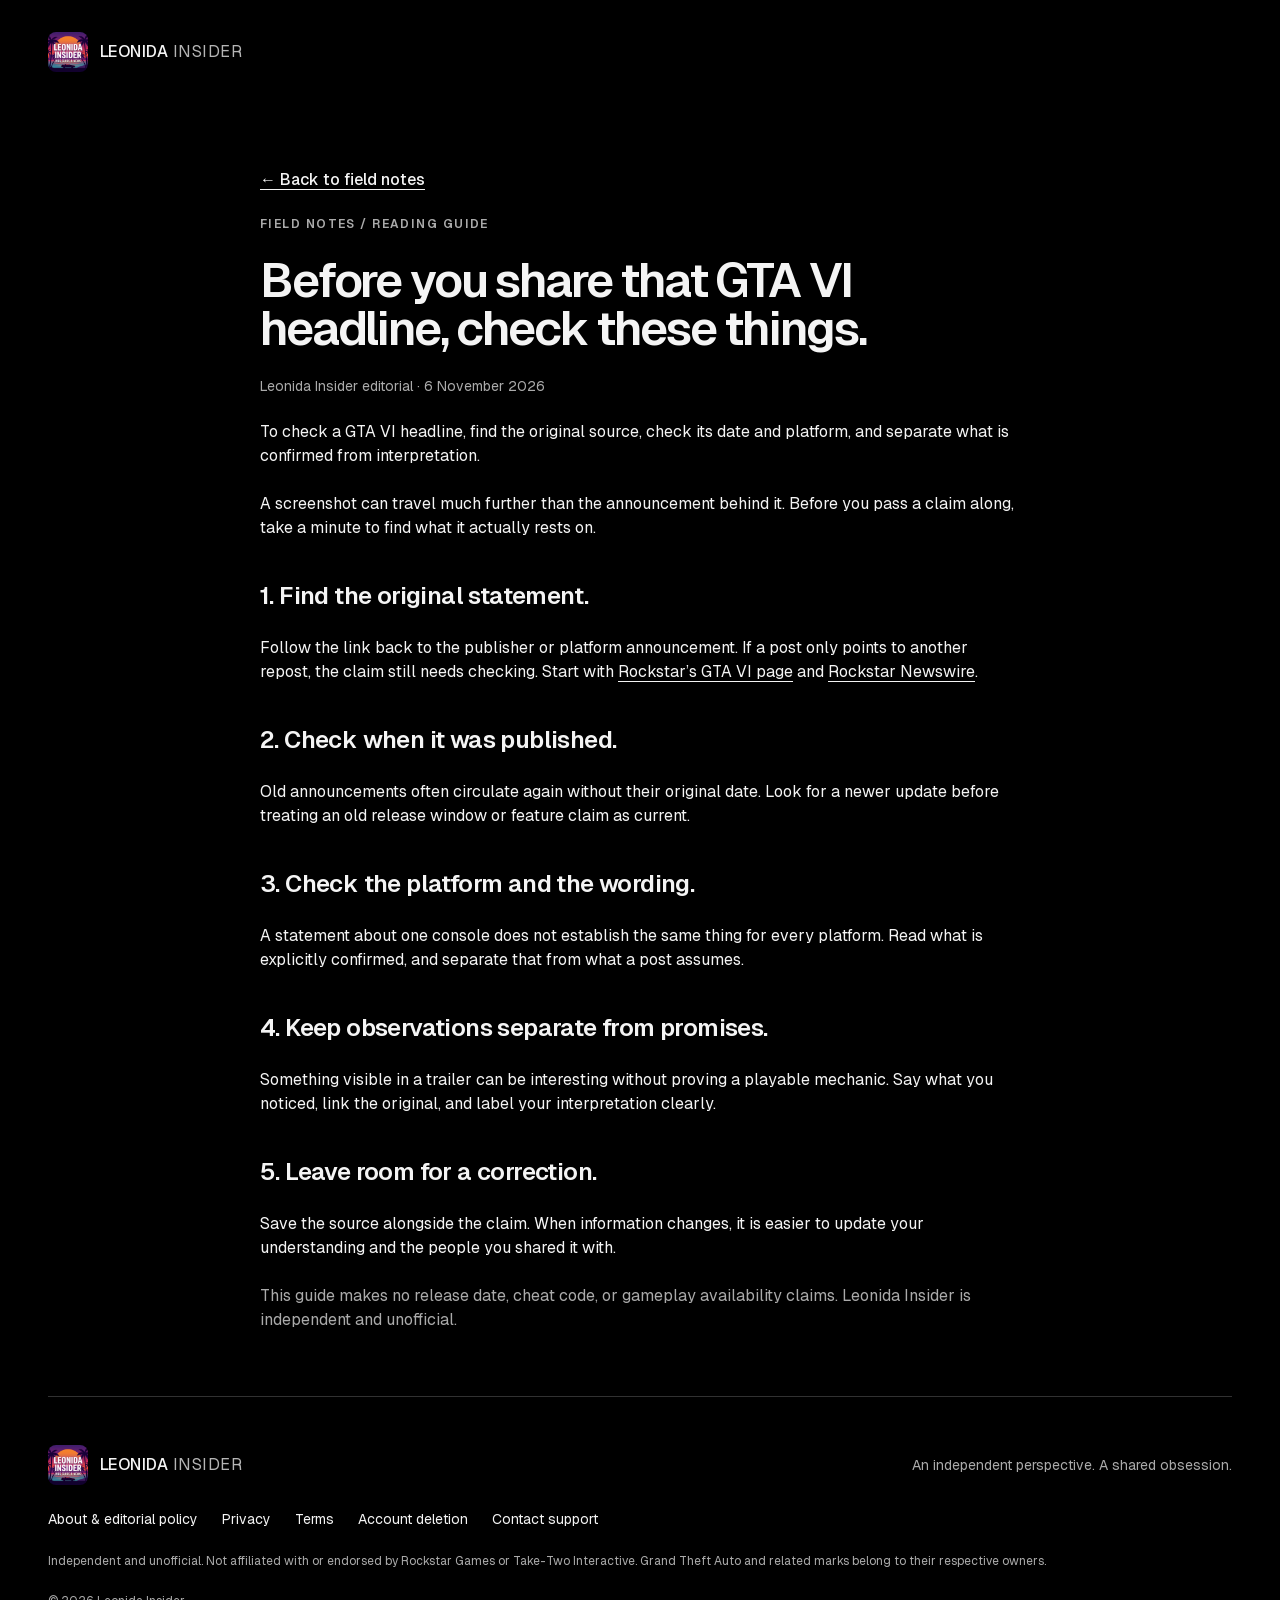
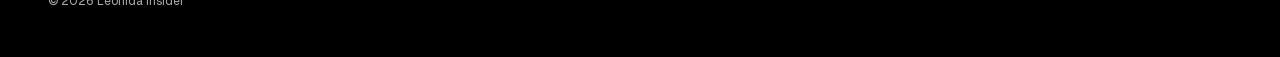
==== reading-announcements.html @ ceb1dcfd "Build Leonida Insider website with verified static SEO export" ====
<!doctype html><html lang="en"><head><meta charset="utf-8"><meta name="viewport" content="width=device-width,initial-scale=1"><meta name="theme-color" content="#000000"><meta name="robots" content="noindex, nofollow"><title>How to check GTA VI headlines | Leonida Insider</title><meta name="description" content="Check the source, date, platform, and wording before sharing a GTA VI headline. An original reading guide from Leonida Insider."><meta property="og:type" content="website"><meta property="og:title" content="How to check GTA VI headlines | Leonida Insider"><meta property="og:description" content="Check the source, date, platform, and wording before sharing a GTA VI headline. An original reading guide from Leonida Insider."><meta property="og:image" content="assets/social-card.png"><meta name="twitter:card" content="summary_large_image"><meta property="og:image:width" content="1200"><meta property="og:image:height" content="630"><meta property="og:image:alt" content="Leonida Insider: GTA VI news, original context and saved reading"><meta name="twitter:image:alt" content="Leonida Insider: GTA VI news, original context and saved reading"><link rel="icon" href="assets/app-icon.png"><link rel="preload" href="assets/geist-latin.woff2" as="font" type="font/woff2" crossorigin><link rel="stylesheet" href="styles.css"><script src="script.js" defer></script></head><body><a class="skip" href="#main">Skip to content</a><header class="article-header wrap"><a class="brand title-3" href="./" aria-label="Leonida Insider home"><img src="assets/app-icon.png" width="40" height="40" alt=""><span>LEONIDA<span class="brand-light"> INSIDER</span></span></a></header><main id="main" class="article wrap"><a href="./#journal" class="title-3">← Back to field notes</a><p class="eyebrow caption-3">FIELD NOTES / READING GUIDE</p><h1 class="heading-2">Before you share that GTA VI headline, check these things.</h1><p class="caption-2 muted">Leonida Insider editorial · <time datetime="2026-11-06">6 November 2026</time></p><p class="body-3">To check a GTA VI headline, find the original source, check its date and platform, and separate what is confirmed from interpretation.</p><p class="body-3">A screenshot can travel much further than the announcement behind it. Before you pass a claim along, take a minute to find what it actually rests on.</p><h2 class="heading-5">1. Find the original statement.</h2><p class="body-3">Follow the link back to the publisher or platform announcement. If a post only points to another repost, the claim still needs checking. Start with <a href="https://www.rockstargames.com/VI">Rockstar’s GTA VI page</a> and <a href="https://www.rockstargames.com/newswire">Rockstar Newswire</a>.</p><h2 class="heading-5">2. Check when it was published.</h2><p class="body-3">Old announcements often circulate again without their original date. Look for a newer update before treating an old release window or feature claim as current.</p><h2 class="heading-5">3. Check the platform and the wording.</h2><p class="body-3">A statement about one console does not establish the same thing for every platform. Read what is explicitly confirmed, and separate that from what a post assumes.</p><h2 class="heading-5">4. Keep observations separate from promises.</h2><p class="body-3">Something visible in a trailer can be interesting without proving a playable mechanic. Say what you noticed, link the original, and label your interpretation clearly.</p><h2 class="heading-5">5. Leave room for a correction.</h2><p class="body-3">Save the source alongside the claim. When information changes, it is easier to update your understanding and the people you shared it with.</p><p class="body-3 muted">This guide makes no release date, cheat code, or gameplay availability claims. Leonida Insider is independent and unofficial.</p></main><footer class="wrap"><div class="footer-top"><a class="brand title-3" href="./" aria-label="Leonida Insider home"><img src="assets/app-icon.png" width="40" height="40" alt=""><span>LEONIDA<span class="brand-light"> INSIDER</span></span></a><p class="caption-2">An independent perspective. A shared obsession.</p></div><div class="footer-links caption-2"><a href="about.html">About &amp; editorial policy</a><a href="privacy.html">Privacy</a><a href="terms.html">Terms</a><a href="https://leonida-insider-api.onrender.com/account-deletion">Account deletion</a><a href="mailto:cybernerd404notfound@gmail.com">Contact support</a></div><p class="caption-5 muted">Independent and unofficial. Not affiliated with or endorsed by Rockstar Games or Take-Two Interactive. Grand Theft Auto and related marks belong to their respective owners.</p><p class="caption-5 muted">© 2026 Leonida Insider</p></footer></body></html>
---- styles.css ----
@font-face{font-family:Geist;src:url('assets/geist-latin.woff2') format('woff2');font-style:normal;font-weight:100 900;font-display:swap}*{box-sizing:border-box}html{scroll-behavior:smooth;scroll-padding-top:96px}body{margin:0;background:#000;color:#f4f4f4;font-family:Geist,sans-serif}a{color:inherit;text-decoration:none}button{font:inherit}img{max-width:100%;display:block}p,h1,h2,h3,figure{margin:0}p{ text-wrap:pretty}h1,h2,h3{text-wrap:balance}a,button,summary{ -webkit-tap-highlight-color:transparent}a:focus-visible,button:focus-visible,summary:focus-visible{outline:2px solid #00e5ff;outline-offset:4px}button,a,summary{touch-action:manipulation}::selection{background:#ff2a85;color:#000}.heading-1{font-size:60px;line-height:60px;font-weight:600;letter-spacing:-.055em}.heading-2{font-size:48px;line-height:48px;font-weight:600;letter-spacing:-.045em}.heading-4{font-size:30px;line-height:36px;font-weight:600;letter-spacing:-.035em}.heading-5{font-size:24px;line-height:32px;font-weight:600;letter-spacing:-.025em}.title-1{font-size:20px;line-height:28px;font-weight:500}.title-3{font-size:16px;line-height:24px;font-weight:500}.title-4{font-size:14px;line-height:20px;font-weight:500}.body-3{font-size:16px;line-height:24px;font-weight:400}.button-md{font-size:16px;line-height:24px;font-weight:600}.button-sm{font-size:14px;line-height:20px;font-weight:600}.caption-2{font-size:14px;line-height:20px;font-weight:400}.caption-3{font-size:12px;line-height:16px;font-weight:600}.caption-5{font-size:12px;line-height:16px;font-weight:400}.wrap{width:min(1200px,100% - 96px);margin-inline:auto}.muted{color:#aaa}.pink{color:#ff68a6}.cyan{color:#00e5ff}.eyebrow{letter-spacing:.12em;color:#aaa}.status-dot{display:inline-block;width:8px;height:8px;border-radius:9999px;background:#00e5ff;margin-right:8px}.skip{position:fixed;top:8px;left:16px;z-index:100;transform:translateY(-160%);padding:12px 16px;background:#00e5ff;color:#000;border-radius:8px}.skip:focus{transform:translateY(0)}.site-header{position:fixed;top:16px;left:50%;transform:translateX(-50%);width:min(1200px,100% - 48px);z-index:30;background:rgba(24,24,24,.88);backdrop-filter:blur(24px);border:1px solid #313131;border-radius:16px}.nav-inner{display:flex;align-items:center;justify-content:space-between;gap:24px;padding:12px 16px}.brand{display:flex;align-items:center;gap:12px;letter-spacing:.03em;white-space:nowrap}.brand img{border-radius:8px}.brand-light{font-weight:400;color:#b5b5b5}.site-header nav{display:flex;gap:32px}.site-header nav a{color:#aaa;transition:color 300ms cubic-bezier(.22,1,.36,1)}.site-header nav a:hover,.site-header nav a[aria-current]{color:#fff}.nav-download{display:flex;align-items:center;gap:24px;background:#f4f4f4;color:#000;padding:8px 12px;border-radius:8px;transition:background 300ms cubic-bezier(.22,1,.36,1),transform 300ms cubic-bezier(.22,1,.36,1)}.nav-download:hover{background:#00e5ff}.nav-download:active,.store:active{transform:scale(.98)}.menu-toggle{display:none}.hero{display:grid;grid-template-columns:1.05fr 1fr;gap:48px;align-items:center;padding-top:160px;padding-bottom:64px;min-height:800px}.hero-copy{position:relative;z-index:2}.hero h1{margin:24px 0;max-width:680px;background:linear-gradient(to right,#fff,#9b9b9b);background-clip:text;-webkit-background-clip:text;color:transparent}.hero-description{color:#aaa;max-width:480px}.download-actions{display:flex;align-items:center;flex-wrap:wrap;gap:24px;margin-top:32px}.store{display:inline-flex;align-items:center;justify-content:center;gap:12px;border-radius:8px;padding:8px 12px;min-height:48px;color:#000;background:#ff68a6;transition:transform 500ms cubic-bezier(.22,1,.36,1),background 300ms cubic-bezier(.22,1,.36,1)}.store:hover{background:#ff8fbd;transform:translateY(-2px)}.play-icon{font-size:24px;line-height:32px}.ios{display:flex;align-items:center;gap:8px;color:#aaa}.hero-note{margin-top:16px}.hero-proof{display:flex;flex-wrap:wrap;gap:16px;margin-top:64px;color:#b5b5b5}.hero-proof span:before{content:'✓';color:#00e5ff;margin-right:8px}.ticker{border-block:1px solid #313131;background:#181818}.ticker>div{display:flex;justify-content:space-between;align-items:center;gap:24px;padding-block:24px;letter-spacing:.08em;color:#ccc}.section{padding-block:96px}.section-intro{display:grid;grid-template-columns:1fr 1fr;gap:24px;align-items:end}.section-intro .eyebrow{grid-column:1/-1}.section-intro>.body-3{justify-self:end;max-width:360px}.benefit-grid{display:grid;grid-template-columns:repeat(3,1fr);gap:16px;margin-top:48px}.feature-card{padding:32px;background:#181818;border:1px solid #313131;border-radius:16px;position:relative;min-height:320px;overflow:hidden}.feature-number{display:block;margin-bottom:32px;letter-spacing:.1em}.feature-card h3{margin-bottom:16px}.feature-symbol{display:block;font-size:48px;line-height:48px;margin-top:24px;font-weight:400}.walkthrough{display:grid;grid-template-columns:1fr 1fr;gap:96px;align-items:center}.saved-visual{background:#181818;border:1px solid #313131;border-radius:16px;padding:40px;display:flex;align-items:center;flex-direction:column;gap:24px;overflow:hidden}.saved-visual img{width:100%;height:auto}.walkthrough h2{margin-top:24px}.steps{padding:0;list-style:none;display:grid;gap:32px;margin:40px 0 0}.steps li{display:flex;gap:24px;align-items:flex-start}.step-num{border:1px solid #313131;color:#00e5ff;border-radius:8px;padding:8px}.steps p{margin-top:8px}.tagline-section{border-block:1px solid #313131}.tagline{margin-top:32px;max-width:680px}.tagline-word{display:inline-block;color:#fff;opacity:.3;transition:opacity 500ms cubic-bezier(.22,1,.36,1)}.tagline-word.lit{opacity:1}.journal-head{display:flex;justify-content:space-between;align-items:end;gap:32px}.journal-head h2{margin-top:24px}.journal-card{display:grid;grid-template-columns:1fr 1fr;border:1px solid #313131;border-radius:16px;overflow:hidden;margin-top:48px;background:#181818;transition:background 300ms cubic-bezier(.22,1,.36,1)}.journal-card:hover{background:#1f1f1f}.journal-art{padding:32px;background:#1f1f1f;display:flex;flex-direction:column;gap:32px;justify-content:space-between}.journal-art strong{font-size:60px;line-height:60px;letter-spacing:-.055em;font-weight:600}.journal-art>.caption-3{color:#aaa;letter-spacing:.1em}.journal-copy{padding:48px;display:flex;flex-direction:column;gap:24px;justify-content:center}.journal-copy>.title-3{color:#ff68a6}.faq-section{display:grid;grid-template-columns:1fr 1.5fr;gap:96px}.faq-section h2{margin:24px 0}.faqs{display:grid;align-content:start;gap:8px}details{border:1px solid #313131;border-radius:8px;background:#181818}summary{cursor:pointer;padding:24px;list-style:none;display:flex;justify-content:space-between;gap:16px}summary::-webkit-details-marker{display:none}summary:after{content:'+';color:#ff68a6}details[open] summary:after{content:'−'}details p{padding:0 24px 24px}details:hover{background:#1f1f1f}.final-cta{text-align:center;padding:64px 32px;background:#181818;border:1px solid #313131;border-radius:16px}.final-cta h2{margin:24px 0}.final-cta .download-actions{justify-content:center;margin-bottom:24px}footer{padding-block:48px;border-top:1px solid #313131;display:grid;gap:24px}.footer-top{display:flex;align-items:center;justify-content:space-between;gap:24px}.footer-top p{color:#aaa}.footer-links{display:flex;gap:24px;flex-wrap:wrap}.footer-links a:hover,.article a:hover{color:#00e5ff}.mobile-menu[hidden]{display:none}.mobile-menu{position:fixed;inset:96px 0 0;z-index:25;background:rgba(0,0,0,.97);backdrop-filter:blur(24px);padding:48px 24px;display:flex;flex-direction:column;gap:32px}.mobile-menu a{font-size:30px;line-height:36px;font-weight:600;animation:menu-in 500ms cubic-bezier(.22,1,.36,1) both}.mobile-menu a:nth-child(2){animation-delay:60ms}.mobile-menu a:nth-child(3){animation-delay:120ms}.mobile-menu a:nth-child(4){animation-delay:180ms}.article-header{padding-block:32px}.article{max-width:760px;padding-block:64px;display:grid;gap:24px;min-height:65vh}.article a:not(.store){text-decoration:underline;text-underline-offset:4px}.article h2{margin-top:16px}.reveal-ready{opacity:0;transform:translateY(32px);transition:opacity 700ms cubic-bezier(.22,1,.36,1),transform 700ms cubic-bezier(.22,1,.36,1)}.reveal-ready.visible{opacity:1;transform:translateY(0)}@keyframes menu-in{from{opacity:0;transform:translateY(24px)}to{opacity:1;transform:translateY(0)}}
@media(min-width:1400px){.hero{min-height:880px}}@media(max-width:1000px){.wrap{width:calc(100% - 48px)}.hero{gap:24px}.walkthrough,.faq-section{gap:48px}.feature-card{padding:24px}.journal-copy{padding:32px}.site-header nav{gap:16px}.brand{gap:8px}.ticker>div{flex-wrap:wrap;justify-content:center}.ticker>div>span:last-child{display:none}}@media(max-width:760px){.heading-1{font-size:48px;line-height:48px}.heading-2{font-size:36px;line-height:40px}.wrap{width:calc(100% - 48px)}.site-header{width:calc(100% - 32px)}.nav-inner{gap:12px}.brand{font-size:14px;line-height:20px;letter-spacing:0}.brand img{width:32px;height:32px}.site-header nav,.nav-download{display:none}.menu-toggle{display:flex;flex-direction:column;gap:8px;width:48px;height:48px;justify-content:center;align-items:center;background:transparent;border:1px solid #313131;border-radius:8px;color:white}.menu-toggle span{width:16px;height:2px;background:#eee;transition:transform 500ms cubic-bezier(.22,1,.36,1)}.menu-toggle[aria-expanded=true] span:first-child{transform:translateY(5px) rotate(45deg)}.menu-toggle[aria-expanded=true] span:last-child{transform:translateY(-5px) rotate(-45deg)}.hero{grid-template-columns:1fr;padding-top:144px;padding-bottom:48px;gap:48px;min-height:0}.hero h1{margin:24px 0}.hero-description{max-width:480px}.hero .download-actions{margin-top:24px;gap:16px}.hero-proof{margin-top:32px;gap:12px}.ticker>div{gap:16px;padding-block:16px;font-size:12px;line-height:16px}.ticker>div>span:nth-child(n+5){display:none}.section{padding-block:64px}.section-intro,.benefit-grid,.walkthrough,.journal-card,.faq-section{grid-template-columns:1fr}.section-intro>.body-3{justify-self:start}.benefit-grid{gap:16px;margin-top:32px}.feature-card{min-height:0}.feature-number{margin-bottom:24px}.feature-symbol{margin-top:16px}.walkthrough{gap:40px}.walkthrough>div{grid-row:1}.saved-visual{padding:32px 16px}.tagline{font-size:36px;line-height:40px}.journal-head{display:block}.journal-head>p{margin-top:24px}.journal-card{margin-top:32px}.journal-art{padding:24px}.journal-art strong{font-size:48px;line-height:48px}.journal-copy{padding:24px}.faq-section{gap:32px}summary{padding:16px}details p{padding:0 16px 16px}.final-cta{padding:48px 24px}.final-cta .heading-1{font-size:36px;line-height:40px}.final-cta .download-actions{gap:16px}.footer-top{align-items:flex-start;flex-direction:column}.footer-links{gap:16px}.article{padding-top:32px}.article h1{font-size:36px;line-height:40px}}@media(prefers-reduced-motion:reduce){html{scroll-behavior:auto}*,*:before,*:after{animation:none!important;transition:none!important}.reveal-ready{opacity:1;transform:none}.tagline-word{opacity:1}.store:hover{transform:none}}
/* Contain decorative orbit paint without clipping the device or focus rings. */

@media(min-width:761px) and (max-width:1000px){.hero .heading-1{font-size:48px;line-height:48px}}
@media(min-width:1001px){}
@media(min-width:761px) and (max-width:1000px){}
.benefit-grid{grid-template-columns:repeat(2,1fr)}.feature-disclosure{margin-top:24px}.articles-index-link{display:flex;gap:24px;align-items:center;margin-top:24px}.articles-index-link a{white-space:nowrap;flex-shrink:0}.articles-index-link p{max-width:480px}
@media(max-width:760px){.benefit-grid{grid-template-columns:1fr}.articles-index-link{align-items:flex-start;flex-direction:column}}
.article .feature-card{display:grid;gap:16px}.article .feature-card h2{margin:0}
.community-description{margin-top:24px;max-width:480px}

/* Upright iPhone hardware frame; the screenshot stays unmodified and fully visible. */
.hero-art{position:relative;min-height:0;display:flex;flex-direction:column;align-items:center;justify-content:center;gap:24px;padding:24px 12px;isolation:auto;overflow:visible}
.hero-art figcaption{position:static;text-align:center;max-width:100%}
.iphone-device{position:relative;width:296px;max-width:100%;padding:8px;background:#181818;border:2px solid #747474;border-radius:48px;box-shadow:0 0 0 1px #313131,0 24px 48px rgba(0,0,0,.4);transform:none;flex-shrink:0}
.device-screen{position:relative;overflow:hidden;border-radius:40px;background:#000}
.device-screen img{display:block;width:100%;height:auto;max-height:none;object-fit:contain}
.dynamic-island{position:absolute;top:12px;left:50%;transform:translateX(-50%);width:32%;height:24px;background:#000;border-radius:9999px;pointer-events:none}
.device-buttons:before,.device-buttons:after,.iphone-device:after{content:"";position:absolute;width:2px;background:#747474;border-radius:2px}
.device-buttons:before{left:-4px;top:112px;height:24px}
.device-buttons:after{left:-4px;top:160px;height:48px}
.iphone-device:after{right:-4px;top:176px;height:64px}
.saved-visual{background:transparent;border:0;overflow:visible;padding:24px 12px;gap:24px}
@media(min-width:761px) and (max-width:1000px){.hero-art .iphone-device{width:264px}.hero{gap:32px}}
@media(max-width:760px){.hero-art{min-height:0;padding:12px;gap:24px}.iphone-device{width:264px;border-radius:40px}.device-screen{border-radius:32px}.dynamic-island{top:8px;height:24px}.saved-visual{padding:12px;overflow:visible}.hero{gap:32px}}

.roadmap-grid{display:grid;grid-template-columns:repeat(3,1fr);gap:24px;margin-top:40px}.roadmap-card{padding:24px;background:#181818;border:1px solid #313131;border-radius:16px;display:flex;flex-direction:column;gap:16px}.roadmap-section .caption-3{letter-spacing:.06em}@media(max-width:760px){.roadmap-grid{grid-template-columns:1fr}}
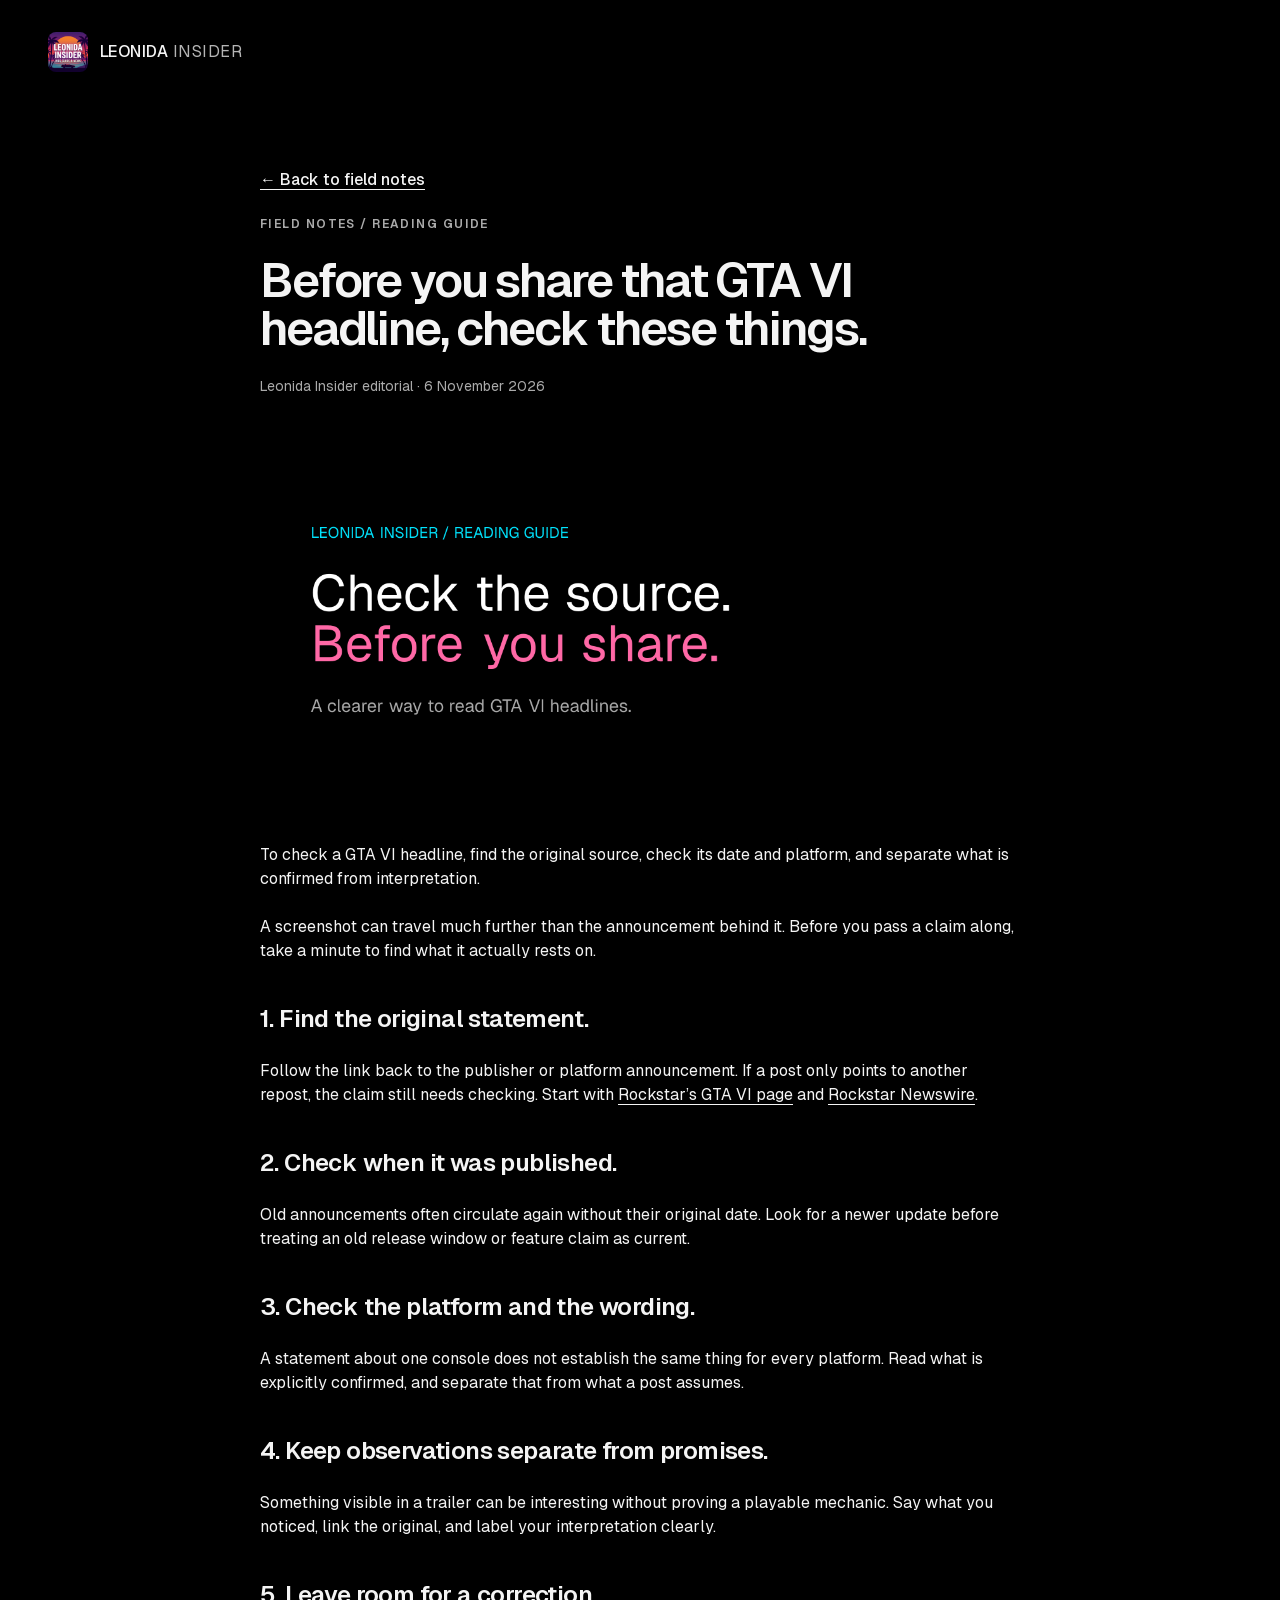
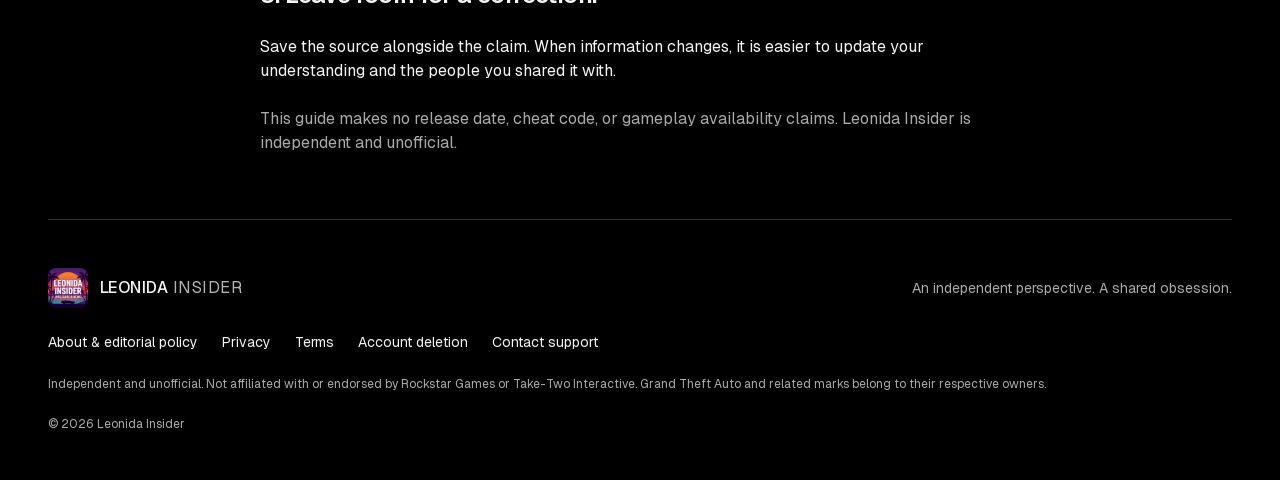
==== commit 92ff4111: "Complete article search metadata with verified datetime and original cover" ====
--- a/reading-announcements.html
+++ b/reading-announcements.html
@@ -1 +1 @@
-<!doctype html><html lang="en"><head><meta charset="utf-8"><meta name="viewport" content="width=device-width,initial-scale=1"><meta name="theme-color" content="#000000"><meta name="robots" content="noindex, nofollow"><title>How to check GTA VI headlines | Leonida Insider</title><meta name="description" content="Check the source, date, platform, and wording before sharing a GTA VI headline. An original reading guide from Leonida Insider."><meta property="og:type" content="website"><meta property="og:title" content="How to check GTA VI headlines | Leonida Insider"><meta property="og:description" content="Check the source, date, platform, and wording before sharing a GTA VI headline. An original reading guide from Leonida Insider."><meta property="og:image" content="assets/social-card.png"><meta name="twitter:card" content="summary_large_image"><meta property="og:image:width" content="1200"><meta property="og:image:height" content="630"><meta property="og:image:alt" content="Leonida Insider: GTA VI news, original context and saved reading"><meta name="twitter:image:alt" content="Leonida Insider: GTA VI news, original context and saved reading"><link rel="icon" href="assets/app-icon.png"><link rel="preload" href="assets/geist-latin.woff2" as="font" type="font/woff2" crossorigin><link rel="stylesheet" href="styles.css"><script src="script.js" defer></script></head><body><a class="skip" href="#main">Skip to content</a><header class="article-header wrap"><a class="brand title-3" href="./" aria-label="Leonida Insider home"><img src="assets/app-icon.png" width="40" height="40" alt=""><span>LEONIDA<span class="brand-light"> INSIDER</span></span></a></header><main id="main" class="article wrap"><a href="./#journal" class="title-3">← Back to field notes</a><p class="eyebrow caption-3">FIELD NOTES / READING GUIDE</p><h1 class="heading-2">Before you share that GTA VI headline, check these things.</h1><p class="caption-2 muted">Leonida Insider editorial · <time datetime="2026-11-06">6 November 2026</time></p><p class="body-3">To check a GTA VI headline, find the original source, check its date and platform, and separate what is confirmed from interpretation.</p><p class="body-3">A screenshot can travel much further than the announcement behind it. Before you pass a claim along, take a minute to find what it actually rests on.</p><h2 class="heading-5">1. Find the original statement.</h2><p class="body-3">Follow the link back to the publisher or platform announcement. If a post only points to another repost, the claim still needs checking. Start with <a href="https://www.rockstargames.com/VI">Rockstar’s GTA VI page</a> and <a href="https://www.rockstargames.com/newswire">Rockstar Newswire</a>.</p><h2 class="heading-5">2. Check when it was published.</h2><p class="body-3">Old announcements often circulate again without their original date. Look for a newer update before treating an old release window or feature claim as current.</p><h2 class="heading-5">3. Check the platform and the wording.</h2><p class="body-3">A statement about one console does not establish the same thing for every platform. Read what is explicitly confirmed, and separate that from what a post assumes.</p><h2 class="heading-5">4. Keep observations separate from promises.</h2><p class="body-3">Something visible in a trailer can be interesting without proving a playable mechanic. Say what you noticed, link the original, and label your interpretation clearly.</p><h2 class="heading-5">5. Leave room for a correction.</h2><p class="body-3">Save the source alongside the claim. When information changes, it is easier to update your understanding and the people you shared it with.</p><p class="body-3 muted">This guide makes no release date, cheat code, or gameplay availability claims. Leonida Insider is independent and unofficial.</p></main><footer class="wrap"><div class="footer-top"><a class="brand title-3" href="./" aria-label="Leonida Insider home"><img src="assets/app-icon.png" width="40" height="40" alt=""><span>LEONIDA<span class="brand-light"> INSIDER</span></span></a><p class="caption-2">An independent perspective. A shared obsession.</p></div><div class="footer-links caption-2"><a href="about.html">About &amp; editorial policy</a><a href="privacy.html">Privacy</a><a href="terms.html">Terms</a><a href="https://leonida-insider-api.onrender.com/account-deletion">Account deletion</a><a href="mailto:cybernerd404notfound@gmail.com">Contact support</a></div><p class="caption-5 muted">Independent and unofficial. Not affiliated with or endorsed by Rockstar Games or Take-Two Interactive. Grand Theft Auto and related marks belong to their respective owners.</p><p class="caption-5 muted">© 2026 Leonida Insider</p></footer></body></html>+<!doctype html><html lang="en"><head><meta charset="utf-8"><meta name="viewport" content="width=device-width,initial-scale=1"><meta name="theme-color" content="#000000"><meta name="robots" content="noindex, nofollow"><title>How to check GTA VI headlines | Leonida Insider</title><meta name="description" content="Check the source, date, platform, and wording before sharing a GTA VI headline. An original reading guide from Leonida Insider."><meta property="og:type" content="website"><meta property="og:title" content="How to check GTA VI headlines | Leonida Insider"><meta property="og:description" content="Check the source, date, platform, and wording before sharing a GTA VI headline. An original reading guide from Leonida Insider."><meta property="og:image" content="assets/article-source-check.png"><meta name="twitter:card" content="summary_large_image"><meta property="og:image:width" content="1200"><meta property="og:image:height" content="630"><meta property="og:image:alt" content="Check the source. Before you share. A GTA VI headline reading guide."><meta name="twitter:image:alt" content="Check the source. Before you share. A GTA VI headline reading guide."><link rel="icon" href="assets/app-icon.png"><link rel="preload" href="assets/geist-latin.woff2" as="font" type="font/woff2" crossorigin><link rel="stylesheet" href="styles.css"><script src="script.js" defer></script></head><body><a class="skip" href="#main">Skip to content</a><header class="article-header wrap"><a class="brand title-3" href="./" aria-label="Leonida Insider home"><img src="assets/app-icon.png" width="40" height="40" alt=""><span>LEONIDA<span class="brand-light"> INSIDER</span></span></a></header><main id="main" class="article wrap"><a href="./#journal" class="title-3">← Back to field notes</a><p class="eyebrow caption-3">FIELD NOTES / READING GUIDE</p><h1 class="heading-2">Before you share that GTA VI headline, check these things.</h1><p class="caption-2 muted">Leonida Insider editorial · <time datetime="2026-11-06T05:06:23Z">6 November 2026</time></p><img class="article-cover" src="assets/article-source-check.png" width="1200" height="630" alt="Check the source before you share: an original Leonida Insider guide to reading GTA VI headlines"><p class="body-3">To check a GTA VI headline, find the original source, check its date and platform, and separate what is confirmed from interpretation.</p><p class="body-3">A screenshot can travel much further than the announcement behind it. Before you pass a claim along, take a minute to find what it actually rests on.</p><h2 class="heading-5">1. Find the original statement.</h2><p class="body-3">Follow the link back to the publisher or platform announcement. If a post only points to another repost, the claim still needs checking. Start with <a href="https://www.rockstargames.com/VI">Rockstar’s GTA VI page</a> and <a href="https://www.rockstargames.com/newswire">Rockstar Newswire</a>.</p><h2 class="heading-5">2. Check when it was published.</h2><p class="body-3">Old announcements often circulate again without their original date. Look for a newer update before treating an old release window or feature claim as current.</p><h2 class="heading-5">3. Check the platform and the wording.</h2><p class="body-3">A statement about one console does not establish the same thing for every platform. Read what is explicitly confirmed, and separate that from what a post assumes.</p><h2 class="heading-5">4. Keep observations separate from promises.</h2><p class="body-3">Something visible in a trailer can be interesting without proving a playable mechanic. Say what you noticed, link the original, and label your interpretation clearly.</p><h2 class="heading-5">5. Leave room for a correction.</h2><p class="body-3">Save the source alongside the claim. When information changes, it is easier to update your understanding and the people you shared it with.</p><p class="body-3 muted">This guide makes no release date, cheat code, or gameplay availability claims. Leonida Insider is independent and unofficial.</p></main><footer class="wrap"><div class="footer-top"><a class="brand title-3" href="./" aria-label="Leonida Insider home"><img src="assets/app-icon.png" width="40" height="40" alt=""><span>LEONIDA<span class="brand-light"> INSIDER</span></span></a><p class="caption-2">An independent perspective. A shared obsession.</p></div><div class="footer-links caption-2"><a href="about.html">About &amp; editorial policy</a><a href="privacy.html">Privacy</a><a href="terms.html">Terms</a><a href="https://leonida-insider-api.onrender.com/account-deletion">Account deletion</a><a href="mailto:cybernerd404notfound@gmail.com">Contact support</a></div><p class="caption-5 muted">Independent and unofficial. Not affiliated with or endorsed by Rockstar Games or Take-Two Interactive. Grand Theft Auto and related marks belong to their respective owners.</p><p class="caption-5 muted">© 2026 Leonida Insider</p></footer></body></html>
--- a/styles.css
+++ b/styles.css
@@ -26,3 +26,5 @@
 @media(max-width:760px){.hero-art{min-height:0;padding:12px;gap:24px}.iphone-device{width:264px;border-radius:40px}.device-screen{border-radius:32px}.dynamic-island{top:8px;height:24px}.saved-visual{padding:12px;overflow:visible}.hero{gap:32px}}
 
 .roadmap-grid{display:grid;grid-template-columns:repeat(3,1fr);gap:24px;margin-top:40px}.roadmap-card{padding:24px;background:#181818;border:1px solid #313131;border-radius:16px;display:flex;flex-direction:column;gap:16px}.roadmap-section .caption-3{letter-spacing:.06em}@media(max-width:760px){.roadmap-grid{grid-template-columns:1fr}}
+
+.article-cover{width:100%;height:auto;border-radius:12px}
